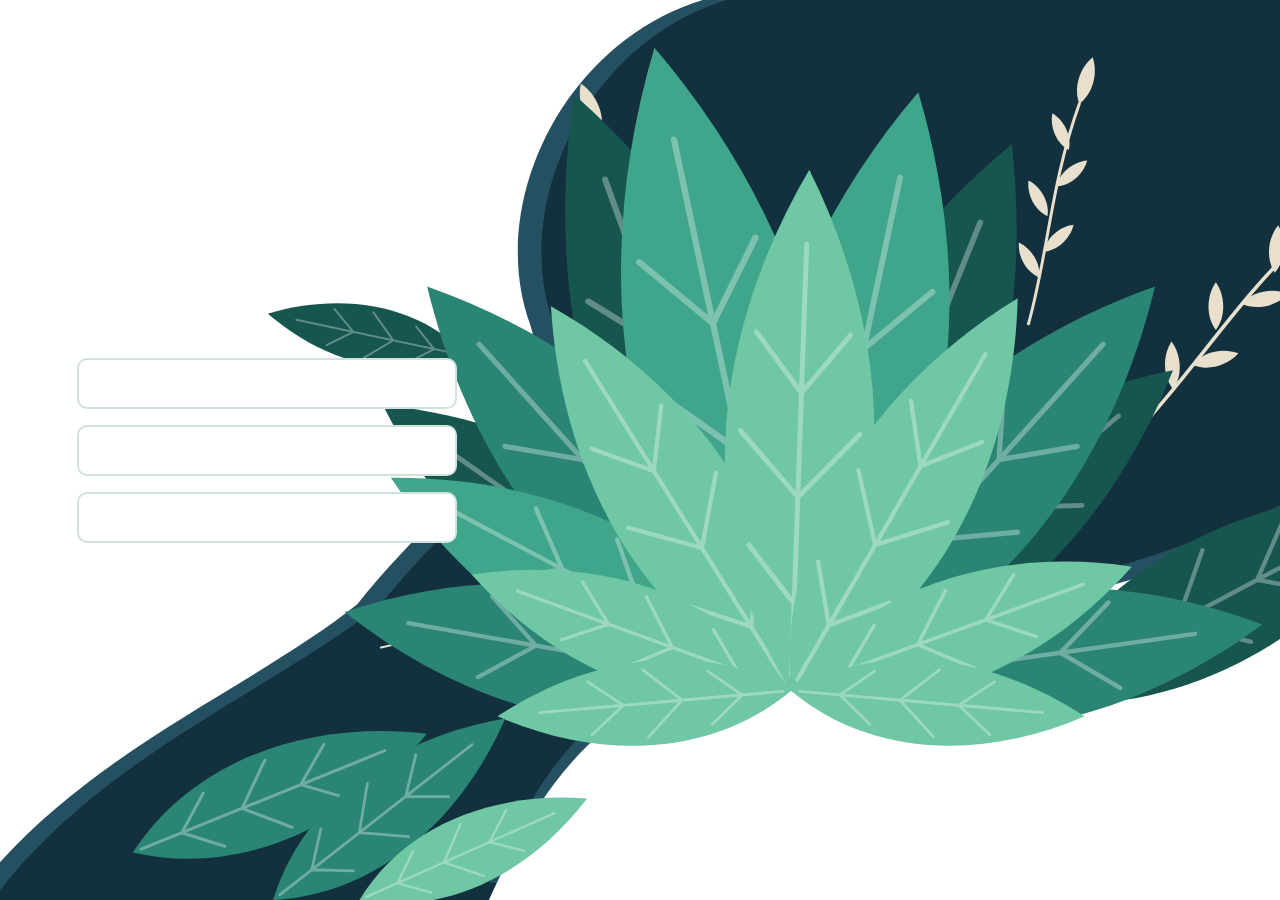
==== LoginPallete.html @ 2e0afddd "Estrutura das páginas do site" ====
<!DOCTYPE html>
<html lang="en">
<head>
    <meta charset="UTF-8">
    <meta name="viewport" content="width=device-width, initial-scale=1.0">
    <link rel="stylesheet" href="LoginPallete.css">
    <script src="pallete.js"></script>
    <title>Bem Vindo</title>
</head>
<body>
    <section id="AnimaçãoLogin">
        <div id="svgInterativo">

            <svg viewBox="0 0 1280 834" preserveAspectRatio="xMidYMid slice"
                 xmlns="http://www.w3.org/2000/svg" role="img"
                 aria-label="Fundo com folhas e onda azul-petróleo">

                <defs>
                    <g id="folha">
                        <path d="M0 0 C-42 -60 -38 -140 0 -210 C38 -140 42 -60 0 0Z"/>
                        <path d="M0 -6 L0 -180 M0 -35 L-19 -58 M0 -35 L19 -58 M0 -78 L-24 -104 M0 -78 L24 -104 M0 -120 L-19 -144 M0 -120 L19 -144"
                              fill="none" stroke="#ffffff" stroke-opacity=".32" stroke-width="2" stroke-linecap="round"/>
                    </g>

                    <path id="mini" d="M0 0 C-7 -9 -7 -24 0 -34 C7 -24 7 -9 0 0Z"/>

                    <g id="ramo">
                        <path d="M0 0 C6 -60 -2 -120 10 -190" fill="none" stroke="#e8e0cc" stroke-width="2.5" stroke-linecap="round"/>
                        <g fill="#e8e0cc">
                            <use href="#mini" transform="translate(2 -40) rotate(-40)"/>
                            <use href="#mini" transform="translate(2 -62) rotate(38)"/>
                            <use href="#mini" transform="translate(0 -92) rotate(-38)"/>
                            <use href="#mini" transform="translate(3 -118) rotate(40)"/>
                            <use href="#mini" transform="translate(8 -150) rotate(-34)"/>
                            <use href="#mini" transform="translate(10 -190) rotate(6) scale(1.2)"/>
                        </g>
                    </g>

                    <path id="faixa" d="M720 0 C590 40 520 190 560 300 C590 390 470 470 400 560 C300 640 140 700 40 834 L1280 834 L1280 0Z"/>
                    <path id="bolha" d="M500 834 C560 700 620 640 760 610 C900 580 1100 560 1280 460 L1280 834Z"/>
                </defs>

                <rect width="1280" height="834" fill="#ffffff"/>

                <use href="#faixa" transform="translate(-22 0)" fill="#245062"/>
                <use href="#faixa" fill="#12303e"/>

                <use href="#bolha" transform="translate(0 -16)" fill="#245062"/>
                <use href="#bolha" fill="#ffffff"/>

                <use href="#ramo" transform="translate(700 330) rotate(-28) scale(1.2)"/>
                <use href="#ramo" transform="translate(1000 300) rotate(10) scale(1.1)"/>
                <use href="#ramo" transform="translate(1100 400) rotate(38) scale(1.3)"/>
                <use href="#ramo" transform="translate(400 600) rotate(72) scale(.8)"/>

                <g fill="#17564f">
                    <use href="#folha" transform="translate(480 330) rotate(-78) scale(.9)"/>
                    <use href="#folha" transform="translate(1000 650) rotate(62) scale(2)"/>
                    <use href="#folha" transform="translate(780 640) rotate(-55) scale(2.2)"/>
                    <use href="#folha" transform="translate(780 640) rotate(50) scale(2.2)"/>
                    <use href="#folha" transform="translate(780 640) rotate(-20) scale(2.8)"/>
                    <use href="#folha" transform="translate(780 640) rotate(22) scale(2.6)"/>
                </g>

                <g fill="#2a8574">
                    <use href="#folha" transform="translate(780 640) rotate(-80) scale(2)"/>
                    <use href="#folha" transform="translate(780 640) rotate(82) scale(2.1)"/>
                    <use href="#folha" transform="translate(780 640) rotate(-42) scale(2.4)"/>
                    <use href="#folha" transform="translate(780 640) rotate(42) scale(2.4)"/>
                </g>

                <g fill="#3fa58b">
                    <use href="#folha" transform="translate(780 640) rotate(-12) scale(2.9)"/>
                    <use href="#folha" transform="translate(780 640) rotate(12) scale(2.7)"/>
                    <use href="#folha" transform="translate(780 640) rotate(-62) scale(2)"/>
                </g>

                <g fill="#6fc7a4">
                    <use href="#folha" transform="translate(780 640) rotate(-32) scale(2)"/>
                    <use href="#folha" transform="translate(780 640) rotate(2) scale(2.3)"/>
                    <use href="#folha" transform="translate(780 640) rotate(30) scale(2)"/>
                    <use href="#folha" transform="translate(780 640) rotate(-70) scale(1.5)"/>
                    <use href="#folha" transform="translate(780 640) rotate(70) scale(1.6)"/>
                    <use href="#folha" transform="translate(780 640) rotate(-95) scale(1.3)"/>
                    <use href="#folha" transform="translate(780 640) rotate(95) scale(1.3)"/>
                </g>

                <g fill="#2a8574">
                    <use href="#folha" transform="translate(170 790) rotate(68) scale(1.4)"/>
                    <use href="#folha" transform="translate(300 834) rotate(52) scale(1.3)"/>
                </g>
                <g fill="#6fc7a4">
                    <use href="#folha" transform="translate(380 834) rotate(66) scale(1.1)"/>
                </g>
            </svg>

        </div>
    </section>

    <section id="LoginArea">
        <div id="InputCadastro">
            <input type="text" id="InpuNome">
            <input type="text" id="InputGmail">
            <input type="text" id="InutTelefone">
        </div>
    </section>
</body>
</html>
---- LoginPallete.css ----
html, body {
    height: 100%;
    margin: 0;
}

body {
    font-family: "Segoe UI", system-ui, -apple-system, sans-serif;
    color: #12303e;
}

#svgInterativo {
    position: fixed;
    inset: 0;
    z-index: -1;
}

#svgInterativo svg {
    width: 100%;
    height: 100%;
    display: block;
}

#LoginArea {
    position: relative;
    z-index: 1;
    min-height: 100vh;
    display: flex;
    align-items: center;
    padding: 24px clamp(24px, 6vw, 96px);
    box-sizing: border-box;
}

#InputCadastro {
    width: min(380px, 100%);
    display: flex;
    flex-direction: column;
    gap: 16px;
}

#InputCadastro input {
    width: 100%;
    box-sizing: border-box;
    padding: 14px 16px;
    font-size: 1rem;
    font-family: inherit;
    color: #12303e;
    background: #ffffff;
    border: 2px solid #cfe3dc;
    border-radius: 10px;
    transition: border-color 0.2s, box-shadow 0.2s;
}

#InputCadastro input::placeholder {
    color: #7a9a93;
}

#InputCadastro input:hover {
    border-color: #6fc7a4;
}

#InputCadastro input:focus {
    outline: none;
    border-color: #2a8574;
    box-shadow: 0 0 0 4px rgba(42, 133, 116, 0.18);
}

@media (max-width: 800px) {
    #LoginArea {
        justify-content: center;
    }

    #InputCadastro {
        padding: 28px;
        background: rgba(255, 255, 255, 0.94);
        border-radius: 16px;
        box-shadow: 0 12px 40px rgba(18, 48, 62, 0.25);
    }
}
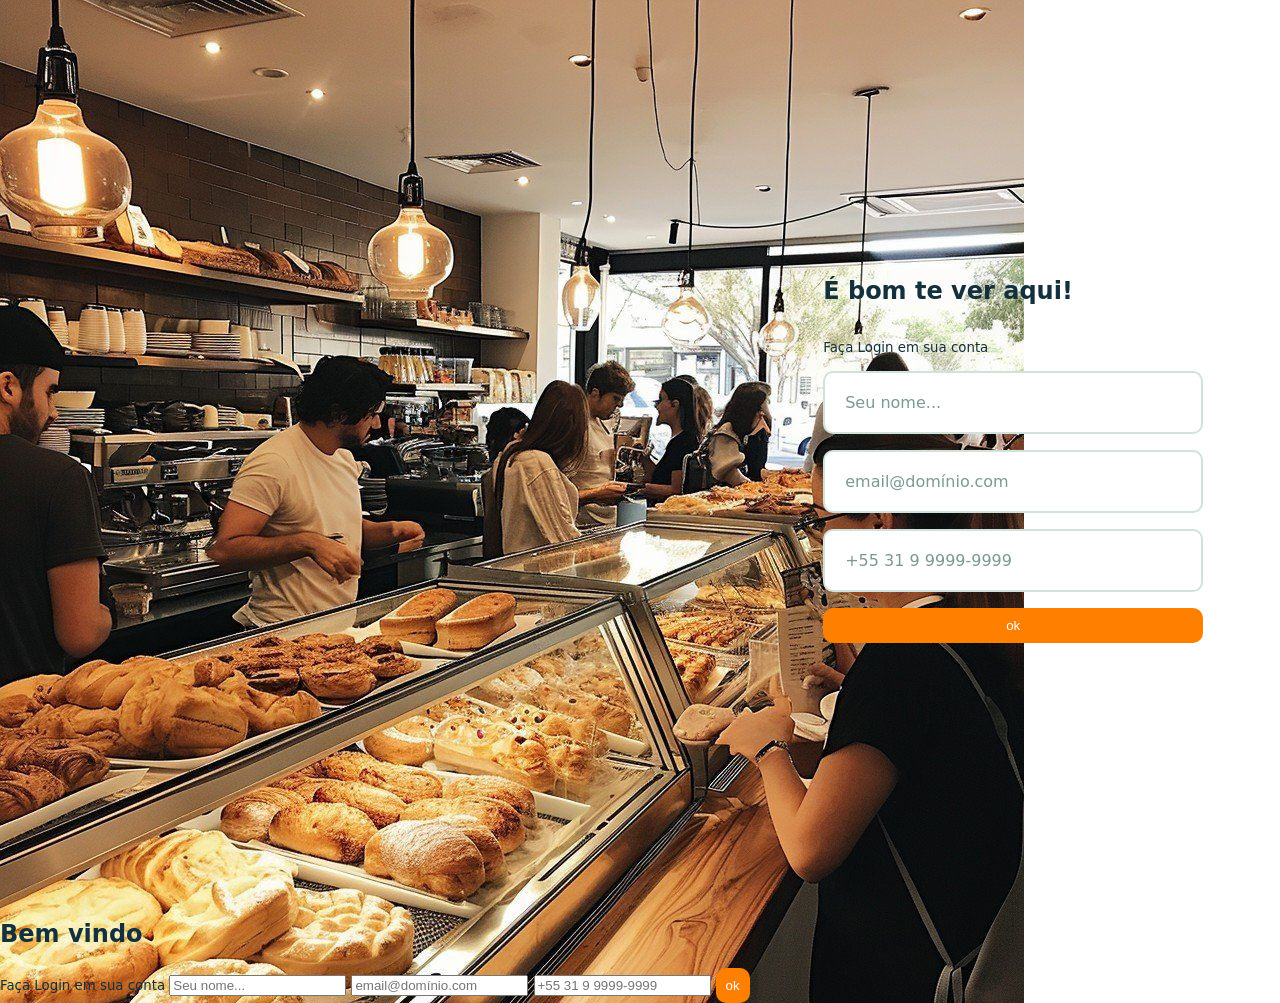
==== commit efe3b45f: "oque vc fez" ====
--- a/LoginPallete.html
+++ b/LoginPallete.html
@@ -1,5 +1,6 @@
 <!DOCTYPE html>
 <html lang="en">
+
 <head>
     <meta charset="UTF-8">
     <meta name="viewport" content="width=device-width, initial-scale=1.0">
@@ -7,102 +8,42 @@
     <script src="pallete.js"></script>
     <title>Bem Vindo</title>
 </head>
+
 <body>
-    <section id="AnimaçãoLogin">
-        <div id="svgInterativo">
 
-            <svg viewBox="0 0 1280 834" preserveAspectRatio="xMidYMid slice"
-                 xmlns="http://www.w3.org/2000/svg" role="img"
-                 aria-label="Fundo com folhas e onda azul-petróleo">
-
-                <defs>
-                    <g id="folha">
-                        <path d="M0 0 C-42 -60 -38 -140 0 -210 C38 -140 42 -60 0 0Z"/>
-                        <path d="M0 -6 L0 -180 M0 -35 L-19 -58 M0 -35 L19 -58 M0 -78 L-24 -104 M0 -78 L24 -104 M0 -120 L-19 -144 M0 -120 L19 -144"
-                              fill="none" stroke="#ffffff" stroke-opacity=".32" stroke-width="2" stroke-linecap="round"/>
-                    </g>
-
-                    <path id="mini" d="M0 0 C-7 -9 -7 -24 0 -34 C7 -24 7 -9 0 0Z"/>
-
-                    <g id="ramo">
-                        <path d="M0 0 C6 -60 -2 -120 10 -190" fill="none" stroke="#e8e0cc" stroke-width="2.5" stroke-linecap="round"/>
-                        <g fill="#e8e0cc">
-                            <use href="#mini" transform="translate(2 -40) rotate(-40)"/>
-                            <use href="#mini" transform="translate(2 -62) rotate(38)"/>
-                            <use href="#mini" transform="translate(0 -92) rotate(-38)"/>
-                            <use href="#mini" transform="translate(3 -118) rotate(40)"/>
-                            <use href="#mini" transform="translate(8 -150) rotate(-34)"/>
-                            <use href="#mini" transform="translate(10 -190) rotate(6) scale(1.2)"/>
-                        </g>
-                    </g>
-
-                    <path id="faixa" d="M720 0 C590 40 520 190 560 300 C590 390 470 470 400 560 C300 640 140 700 40 834 L1280 834 L1280 0Z"/>
-                    <path id="bolha" d="M500 834 C560 700 620 640 760 610 C900 580 1100 560 1280 460 L1280 834Z"/>
-                </defs>
-
-                <rect width="1280" height="834" fill="#ffffff"/>
-
-                <use href="#faixa" transform="translate(-22 0)" fill="#245062"/>
-                <use href="#faixa" fill="#12303e"/>
-
-                <use href="#bolha" transform="translate(0 -16)" fill="#245062"/>
-                <use href="#bolha" fill="#ffffff"/>
-
-                <use href="#ramo" transform="translate(700 330) rotate(-28) scale(1.2)"/>
-                <use href="#ramo" transform="translate(1000 300) rotate(10) scale(1.1)"/>
-                <use href="#ramo" transform="translate(1100 400) rotate(38) scale(1.3)"/>
-                <use href="#ramo" transform="translate(400 600) rotate(72) scale(.8)"/>
-
-                <g fill="#17564f">
-                    <use href="#folha" transform="translate(480 330) rotate(-78) scale(.9)"/>
-                    <use href="#folha" transform="translate(1000 650) rotate(62) scale(2)"/>
-                    <use href="#folha" transform="translate(780 640) rotate(-55) scale(2.2)"/>
-                    <use href="#folha" transform="translate(780 640) rotate(50) scale(2.2)"/>
-                    <use href="#folha" transform="translate(780 640) rotate(-20) scale(2.8)"/>
-                    <use href="#folha" transform="translate(780 640) rotate(22) scale(2.6)"/>
-                </g>
-
-                <g fill="#2a8574">
-                    <use href="#folha" transform="translate(780 640) rotate(-80) scale(2)"/>
-                    <use href="#folha" transform="translate(780 640) rotate(82) scale(2.1)"/>
-                    <use href="#folha" transform="translate(780 640) rotate(-42) scale(2.4)"/>
-                    <use href="#folha" transform="translate(780 640) rotate(42) scale(2.4)"/>
-                </g>
-
-                <g fill="#3fa58b">
-                    <use href="#folha" transform="translate(780 640) rotate(-12) scale(2.9)"/>
-                    <use href="#folha" transform="translate(780 640) rotate(12) scale(2.7)"/>
-                    <use href="#folha" transform="translate(780 640) rotate(-62) scale(2)"/>
-                </g>
-
-                <g fill="#6fc7a4">
-                    <use href="#folha" transform="translate(780 640) rotate(-32) scale(2)"/>
-                    <use href="#folha" transform="translate(780 640) rotate(2) scale(2.3)"/>
-                    <use href="#folha" transform="translate(780 640) rotate(30) scale(2)"/>
-                    <use href="#folha" transform="translate(780 640) rotate(-70) scale(1.5)"/>
-                    <use href="#folha" transform="translate(780 640) rotate(70) scale(1.6)"/>
-                    <use href="#folha" transform="translate(780 640) rotate(-95) scale(1.3)"/>
-                    <use href="#folha" transform="translate(780 640) rotate(95) scale(1.3)"/>
-                </g>
-
-                <g fill="#2a8574">
-                    <use href="#folha" transform="translate(170 790) rotate(68) scale(1.4)"/>
-                    <use href="#folha" transform="translate(300 834) rotate(52) scale(1.3)"/>
-                </g>
-                <g fill="#6fc7a4">
-                    <use href="#folha" transform="translate(380 834) rotate(66) scale(1.1)"/>
-                </g>
-            </svg>
-
+    <section id="LoginArea">
+        <div id="InputLogin">
+            <h1>
+                É bom te ver aqui!
+            </h1>
+            <small>
+                Faça Login em sua conta
+            </small>
+            <input type="text" id="InpNome" placeholder="Seu nome...">
+            <input type="text" id="InpEmail" placeholder="email@domínio.com">
+            <input type="text" id="InpTelefone" placeholder="+55 31 9 9999-9999">
+            <button>
+                ok
+            </button>
         </div>
     </section>
 
-    <section id="LoginArea">
+    <section id="SngInArea">
         <div id="InputCadastro">
-            <input type="text" id="InpuNome">
-            <input type="text" id="InputGmail">
-            <input type="text" id="InutTelefone">
+            <h1>
+                Bem vindo
+            </h1>
+            <small>
+                Faça Login em sua conta
+            </small>
+            <input type="text" id="InpNome" placeholder="Seu nome...">
+            <input type="text" id="InpEmail" placeholder="email@domínio.com">
+            <input type="text" id="InpTelefone" placeholder="+55 31 9 9999-9999">
+            <button>
+                ok
+            </button>
         </div>
     </section>
 </body>
+
 </html>
--- a/LoginPallete.css
+++ b/LoginPallete.css
@@ -6,8 +6,24 @@
 body {
     font-family: "Segoe UI", system-ui, -apple-system, sans-serif;
     color: #12303e;
+
+    background-image: url(images/Padaria.jpg);
+    background-repeat: no-repeat;
+
+    object-fit: cover;
+    object-position: center;
+
+    height: 100vh;
 }
 
+button{
+    padding: 10px 10px;
+    border-radius: 10px;
+
+    border: none;
+    background-color: #ff7f00;
+    color: white;
+}
 #svgInterativo {
     position: fixed;
     inset: 0;
@@ -21,6 +37,8 @@
 }
 
 #LoginArea {
+    display: flex;
+    justify-content: end;
     position: relative;
     z-index: 1;
     min-height: 100vh;
@@ -30,17 +48,17 @@
     box-sizing: border-box;
 }
 
-#InputCadastro {
+#InputLogin {
     width: min(380px, 100%);
     display: flex;
     flex-direction: column;
     gap: 16px;
 }
 
-#InputCadastro input {
+#InputLogin input {
     width: 100%;
     box-sizing: border-box;
-    padding: 14px 16px;
+    padding: 20px 20px;
     font-size: 1rem;
     font-family: inherit;
     color: #12303e;
@@ -50,15 +68,15 @@
     transition: border-color 0.2s, box-shadow 0.2s;
 }
 
-#InputCadastro input::placeholder {
+#InputLogin input::placeholder {
     color: #7a9a93;
 }
 
-#InputCadastro input:hover {
+#InputLogin input:hover {
     border-color: #6fc7a4;
 }
 
-#InputCadastro input:focus {
+#InputLogin input:focus {
     outline: none;
     border-color: #2a8574;
     box-shadow: 0 0 0 4px rgba(42, 133, 116, 0.18);
@@ -69,10 +87,12 @@
         justify-content: center;
     }
 
-    #InputCadastro {
+    #InputLogin
+ {
         padding: 28px;
         background: rgba(255, 255, 255, 0.94);
         border-radius: 16px;
         box-shadow: 0 12px 40px rgba(18, 48, 62, 0.25);
     }
-}+}
+
